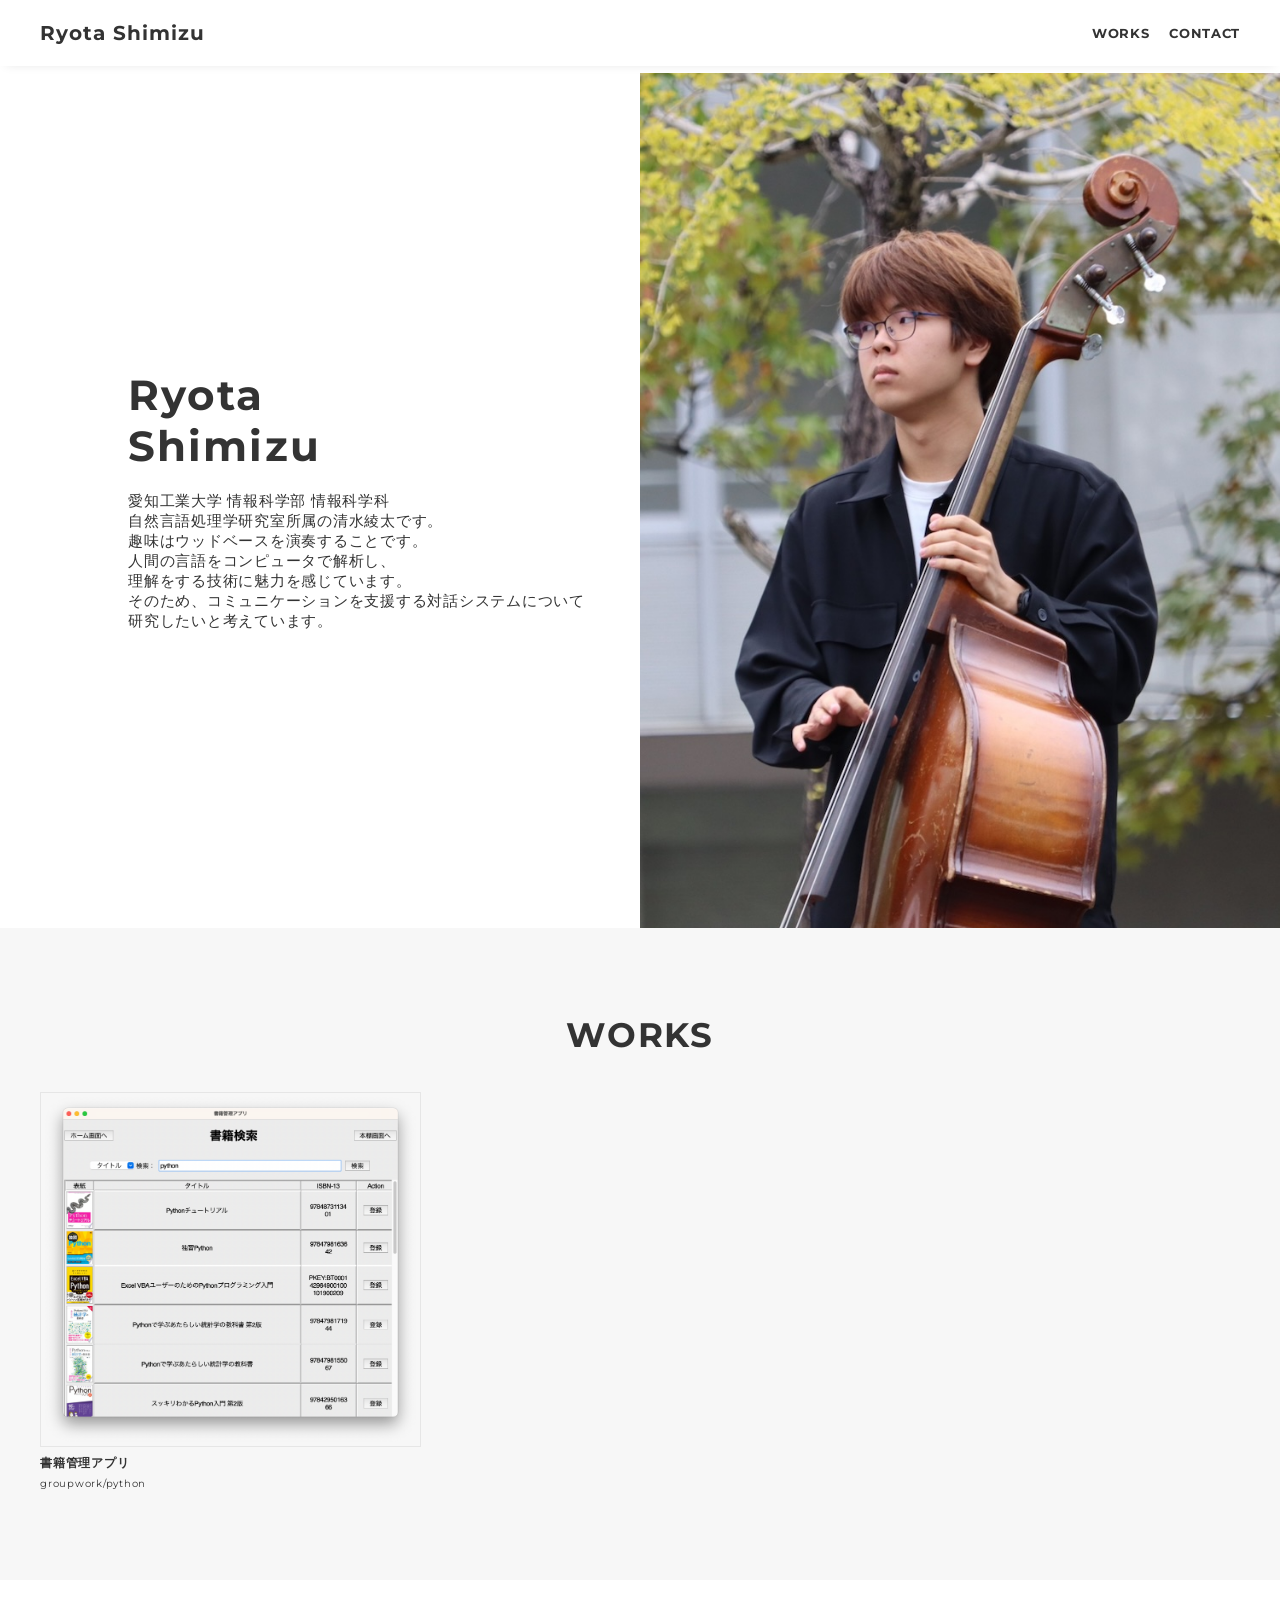
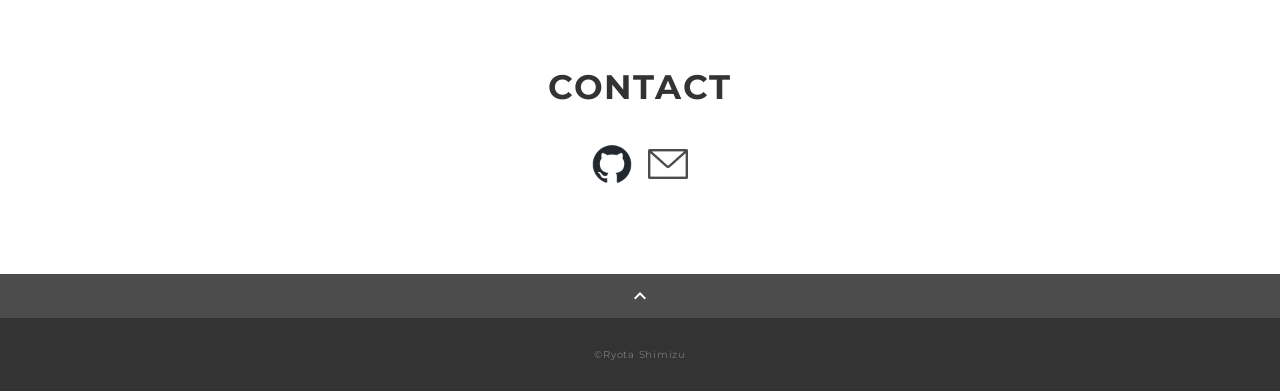
==== index.html @ 63a26424 "Update index.html" ====
<!DOCTYPE html>
<html>

<head>
  <meta charset="utf-8">
  <meta name="viewport" content="width=device-width,initial-scale=1">
  <title>Ryota Shimizu Profile</title>
  <link rel="preconnect" href="https://fonts.gstatic.com">
  <link href="https://fonts.googleapis.com/css2?family=Montserrat:wght@400;700&display=swap" rel="stylesheet">
  <link href="https://fonts.googleapis.com/css?family=Material+Icons+Outlined" rel="stylesheet">
  <link href="css/ress.css" media="all" rel="stylesheet" type="text/css" />
  <link href="css/style.css" media="all" rel="stylesheet" type="text/css" />
  <link rel="shortcut icon" href="img/icon.ico" />
</head>

<body>
  <div class="wrapper">

    <!-- header -->
    <header class="header ">
      <div class="container">
        <h1 class="header-logo">
          <a href=".">Ryota Shimizu</a>
        </h1>
        <nav class="gnav">
          <ul class="gnav-list">
            <li class="gnav-item"><a href="#works">WORKS</a></li>
            <!-- <li class="gnav-item"><a href="#skill">SKILL</a></li> -->
            <li class="gnav-item"><a href="#contact">CONTACT</a></li>
          </ul>
        </nav>
      </div>
    </header>
    <!-- /header -->

    <main class="content">

      <!-- split -->
      <div class="split">
        <div class="split-body">
          <p class="split-title">Ryota<br>Shimizu</p>
          <p class="split-text">
            愛知工業大学 情報科学部 情報科学科<br>
            自然言語処理学研究室所属の清水綾太です。<br>
            趣味はウッドベースを演奏することです。<br>
            人間の言語をコンピュータで解析し、<br>理解をする技術に魅力を感じています。<br>
            そのため、コミュニケーションを支援する対話システムについて<br>研究したいと考えています。
          </p>
        </div>
        <div class="split-img"></div>
      </div>
      <!-- /split -->

      <!-- skill -->
      <!-- <section class="skill section" id="skill">
        <div class="container">
          <h2 class="title">SKILL</h2>
          <div class="skill-list">
            <div class="skill-item">
              <p class="skill-img"><img src="img/icon_skill.png" alt=""></p>
              <div class="skill-body">
                <h3 class="skill-name">HTML5/CSS3</h3>
                <p class="skill-text">
                  テキストが入りますテキストが入りますテキストが入りますテキストが入りますテキストが入りますテキストが入ります。</p>
              </div>
            </div>
            <div class="skill-item">
              <p class="skill-img"><img src="img/icon_skill.png" alt=""></p>
              <div class="skill-body">
                <h3 class="skill-name">WordPress</h3>
                <p class="skill-text">
                  テキストが入りますテキストが入りますテキストが入りますテキストが入りますテキストが入りますテキストが入ります。</p>
              </div>
            </div>
            <div class="skill-item">
              <p class="skill-img"><img src="img/icon_skill.png" alt=""></p>
              <div class="skill-body">
                <h3 class="skill-name">JavaScript</h3>
                <p class="skill-text">
                  テキストが入りますテキストが入りますテキストが入りますテキストが入りますテキストが入りますテキストが入ります。</p>
              </div>
            </div>
            <div class="skill-item">
              <p class="skill-img"><img src="img/icon_skill.png" alt=""></p>
              <div class="skill-body">
                <h3 class="skill-name">Photoshop</h3>
                <p class="skill-text">
                  テキストが入りますテキストが入りますテキストが入りますテキストが入りますテキストが入りますテキストが入ります。</p>
              </div>
            </div>
          </div>
        </div>
      </section> -->
      <!-- /skill -->

      <!-- works -->
      <section class="works section" id="works">
        <div class="container">
          <h2 class="title">WORKS</h2>
          <div class="works-list">
            <a class="works-item" href="works-book_management.html">
              <div class="works-img"><img src="img/BookManagement/searchresult.png" alt="" /></div>
              <p class="works-name">書籍管理アプリ</p>
              <p class="works-info">groupwork/python</p>
            </a>
            <!-- <a class="works-item" href="works-simulated_earthquake.html">
              <div class="works-img"><img src="img/works-dummy-thumb.jpg" alt="" /></div>
              <p class="works-name">作品名が入る</p>
              <p class="works-info">Design / Coding(Responsive) / WordPress</p>
            </a> -->
            <!-- <a class="works-item" href="works-template.html">
              <div class="works-img"><img src="img/works-dummy-thumb.jpg" alt="" /></div>
              <p class="works-name">作品名が入る</p>
              <p class="works-info">Design</p>
            </a> -->
          </div>
        </div>
      </section>
      <!-- /works -->

      <!-- contact -->
      <section class="contact section" id="contact">
        <div class="container">
          <h2 class="title">CONTACT</h2>
          <div id="sns-btn">
            <ul>
              <li>
                <a href="https://github.com/mizuryo108" id="GitHub"><img src="img/github.png"></a>
              </li>
              <li>
                <a href="mailto:k22066kk@aitech.ac.jp" id="Mail"><img src="img/mail.png"></a>
              </li>
            </ul>
          </div>
      </section>
      <!-- /contact -->

      <div class="page-top" id="js-page-top">
        <span class="material-icons-outlined">expand_less</span>
      </div>
    </main>

    <!-- footer -->
    <footer class="footer">
      <div class="copyright">&copy;Ryota Shimizu</div>
    </footer>
    <!-- /footer -->

  </div>
  <script src="https://ajax.googleapis.com/ajax/libs/jquery/3.6.0/jquery.min.js"></script>
  <script type='text/javascript' src="js/script.js"></script>
</body>

</html>
---- css/ress.css ----
/*!
 * ress.css • v3.0.1
 * MIT License
 * github.com/filipelinhares/ress
 */

/* # =================================================================
   # Global selectors
   # ================================================================= */

html {
  box-sizing: border-box;
  word-break: normal;
  -moz-tab-size: 4;
  tab-size: 4;

  -webkit-text-size-adjust: 100%; /* Prevent adjustments of font size after orientation changes in iOS */
}

*,
::before,
::after {
  box-sizing: inherit;
  background-repeat: no-repeat; /* Set `background-repeat: no-repeat` to all elements and pseudo elements */
}

::before,
::after {
  vertical-align: inherit;
  text-decoration: inherit; /* Inherit text-decoration and vertical align to ::before and ::after pseudo elements */
}

* {
  margin: 0;
  padding: 0; /* Reset `padding` and `margin` of all elements */
}

/* # =================================================================
   # General elements
   # ================================================================= */

hr {
  overflow: visible; /* Show the overflow in Edge and IE */
  height: 0; /* Add the correct box sizing in Firefox */
}

details,
main {
  display: block; /* Render the `main` element consistently in IE. */
}

summary {
  display: list-item; /* Add the correct display in all browsers */
}

small {
  font-size: 80%; /* Set font-size to 80% in `small` elements */
}

[hidden] {
  display: none; /* Add the correct display in IE */
}

abbr[title] {
  /* Add the correct text decoration in Chrome, Edge, IE, Opera, and Safari */
  text-decoration: underline;
  text-decoration: underline dotted;
  border-bottom: none; /* Remove the bottom border in Chrome 57 */
}

a {
  background-color: transparent; /* Remove the gray background on active links in IE 10 */
}

a:active,
a:hover {
  outline-width: 0; /* Remove the outline when hovering in all browsers */
}

code,
kbd,
pre,
samp {
  font-family: monospace, monospace; /* Specify the font family of code elements */
}

pre {
  font-size: 1em; /* Correct the odd `em` font sizing in all browsers */
}

b,
strong {
  font-weight: bolder; /* Add the correct font weight in Chrome, Edge, and Safari */
}

/* https://gist.github.com/unruthless/413930 */
sub,
sup {
  position: relative;
  font-size: 75%;
  line-height: 0;
  vertical-align: baseline;
}

sub {
  bottom: -.25em;
}

sup {
  top: -.5em;
}

/* # =================================================================
   # Forms
   # ================================================================= */

input {
  border-radius: 0;
}

/* Replace pointer cursor in disabled elements */
[disabled] {
  cursor: default;
}

[type="number"]::-webkit-container-spin-button,
[type="number"]::-webkit-outer-spin-button {
  height: auto; /* Correct the cursor style of increment and decrement buttons in Chrome */
}

[type="search"] {
  outline-offset: -2px; /* Correct the outline style in Safari */

  -webkit-appearance: textfield; /* Correct the odd appearance in Chrome and Safari */
}

[type="search"]::-webkit-search-decoration {
  -webkit-appearance: none; /* Remove the container padding in Chrome and Safari on macOS */
}

textarea {
  overflow: auto; /* Internet Explorer 11+ */
  resize: vertical; /* Specify textarea resizability */
}

button,
input,
optgroup,
select,
textarea {
  font: inherit; /* Specify font inheritance of form elements */
}

optgroup {
  font-weight: bold; /* Restore the font weight unset by the previous rule */
}

button {
  overflow: visible; /* Address `overflow` set to `hidden` in IE 8/9/10/11 */
}

button,
select {
  text-transform: none; /* Firefox 40+, Internet Explorer 11- */
}

/* Apply cursor pointer to button elements */
button,
[type="button"],
[type="reset"],
[type="submit"],
[role="button"] {
  cursor: pointer;
  color: inherit;
}

/* Remove container padding and border in Firefox 4+ */
button::-moz-focus-container,
[type="button"]::-moz-focus-container,
[type="reset"]::-moz-focus-container,
[type="submit"]::-moz-focus-container {
  padding: 0;
  border-style: none;
}

/* Replace focus style removed in the border reset above */
button:-moz-focusring,
[type="button"]::-moz-focus-container,
[type="reset"]::-moz-focus-container,
[type="submit"]::-moz-focus-container {
  outline: 1px dotted ButtonText;
}

button,
html [type="button"],
/* Prevent a WebKit bug where (2) destroys native `audio` and `video`controls in Android 4 */
[type="reset"],
[type="submit"] {
  -webkit-appearance: button; /* Correct the inability to style clickable types in iOS */
}

/* Remove the default button styling in all browsers */
button,
input,
select,
textarea {
  border-style: none;
  background-color: transparent;
}

/* Style select like a standard input */
select {
  -webkit-appearance: none; /* Chrome 41+ */
  -moz-appearance: none; /* Firefox 36+ */
}

select::-ms-expand {
  display: none; /* Internet Explorer 11+ */
}

select::-ms-value {
  color: currentColor; /* Internet Explorer 11+ */
}

legend {
  display: table; /* Correct the text wrapping in Edge and IE */
  max-width: 100%; /* Correct the text wrapping in Edge and IE */
  max-width: 100%; /* Correct the text wrapping in Edge 18- and IE */
  white-space: normal; /* Correct the text wrapping in Edge and IE */
  color: inherit; /* Correct the color inheritance from `fieldset` elements in IE */
  border: 0; /* Correct `color` not being inherited in IE 8/9/10/11 */
}

::-webkit-file-upload-button {
  font: inherit; /* Change font properties to `inherit` in Chrome and Safari */
  color: inherit;
  /* Correct the inability to style clickable types in iOS and Safari */

  -webkit-appearance: button;
}

/* # =================================================================
   # Specify media element style
   # ================================================================= */

img {
  border-style: none; /* Remove border when inside `a` element in IE 8/9/10 */
}

/* Add the correct vertical alignment in Chrome, Firefox, and Opera */
progress {
  vertical-align: baseline;
}

/* # =================================================================
   # Accessibility
   # ================================================================= */

/* Hide content from screens but not screenreaders */
@media screen {
  [hidden~="screen"] {
    display: inherit;
  }
  [hidden~="screen"]:not(:active):not(:focus):not(:target) {
    position: absolute !important;
    clip: rect(0 0 0 0) !important;
  }
}

/* Specify the progress cursor of updating elements */
[aria-busy="true"] {
  cursor: progress;
}

/* Specify the pointer cursor of trigger elements */
[aria-controls] {
  cursor: pointer;
}

/* Specify the unstyled cursor of disabled, not-editable, or otherwise inoperable elements */
[aria-disabled] {
  cursor: default;
}
---- css/style.css ----
body {
  font-family: "Montserrat", "Helvetica Neue", Arial, "Hiragino Kaku Gothic ProN", "Hiragino Sans", Meiryo, sans-serif;
  font-size: 15px;
  letter-spacing: .05em;
  color: #333;
}

a {
  transition: opacity .3s;
  text-decoration: none;
  color: #1ca9e3;
}

img {
  max-width: 100%;
  height: auto;
  vertical-align: bottom;
  border-style: none;
}



.pc-only {
  display: block;
}

.sp-only {
  display: none;
}

ul {
  padding-left: 0;
}

li {
  list-style: none;
}

/*--------------------------------
 レイアウト
---------------------------------*/
.wrapper {
  padding-top: 73px;
}

.section {
  padding: 90px 0;
}

.section:nth-of-type(odd) {
  background-color: #f7f7f7;
}

.container {
  max-width: 1340px;
  margin: 0 auto;
  padding: 0 40px;
}

/*--------------------------------
 見出し
---------------------------------*/
.title {
  font-size: 34px;
  font-weight: bold;
  line-height: 1;
  margin-bottom: 40px;
  text-align: center;
  letter-spacing: .05em;
  color: #333;
}

.lead {
  font-size: 16px;
  line-height: 1.8;
  margin-bottom: 30px;
}

/*--------------------------------
ヘッダー
---------------------------------*/
.header {
  position: fixed;
  top: 0;
  z-index: 1;
  width: 100%;
  background-color: #fff;
  box-shadow: 0 5px 10px -6px rgba(0, 0, 0, .1);
}

.header .container {
  display: flex;
  align-items: center;
  justify-content: space-between;
  padding: 20px 40px;
}

.header-logo {
  font-size: 20px;
  font-weight: bold;
  line-height: 1.2;
  margin-right: 20px;
  letter-spacing: .05em;
}

.header-logo a {
  color: #333;
}

.gnav-list {
  display: flex;
  justify-content: space-between;
  list-style: none;
}

.gnav-item:not(:last-child) {
  margin-right: 20px;
}

.gnav-item a {
  position: relative;
  font-size: 13px;
  font-weight: bold;
  display: inline-block;
  padding: 5px 0;
  transition: .3s;
  letter-spacing: .05em;
  color: #333;
}

.gnav-item a:after {
  position: absolute;
  bottom: 0;
  left: 50%;
  width: 0;
  height: 3px;
  content: "";
  transition: .3s;
  -webkit-transform: translateX(-50%);
  transform: translateX(-50%);
  background-color: #333;
}

.gnav-item a:hover:after {
  width: 100%;
}

/*--------------------------------
 スプリットスクリーン
---------------------------------*/
.split {
  display: flex;
  align-items: center;
  flex-wrap: wrap;
  justify-content: space-between;
}

.split-body {
  width: 50%;
  padding-right: 3%;
  padding-left: 10%;
}

.split-img {
  width: 50%;
  height: 95vh;
  background-image: url(../img/sp_mv.jpg);
  background-repeat: no-repeat;
  background-position: center center;
  background-size: cover;
}

.split-title {
  font-size: 42px;
  font-weight: bold;
  line-height: 1.2;
  margin-bottom: 20px;
  letter-spacing: .05em;
}

/*--------------------------------
 Works
---------------------------------*/
.works-list {
  display: flex;
  flex-wrap: wrap;
  margin-bottom: -40px;
}

.works-item {
  width: 31.74603%;
  margin-right: 1.58730%;
  margin-bottom: 40px;
  color: #333;
}

.works-item:hover {
  opacity: .9;
}

.works-item:nth-of-type(3n) {
  margin-right: 0;
}

.works-img img {
  border: 1px solid #e6e6e6;
}

.works-name {
  font-size: 12px;
  font-weight: bold;
  margin-top: 8px;
}

.works-info {
  font-size: 10px;
  margin-top: 5px;
}

/*--------------------------------
 Skill
---------------------------------*/
.skill-list {
  display: flex;
  flex-wrap: wrap;
  justify-content: space-between;
  margin-bottom: -50px;
}

.skill-item {
  display: flex;
  align-items: flex-start;
  justify-content: space-between;
  width: 48%;
  margin-bottom: 50px;
}

.skill-img {
  width: 60px;
  height: auto;
  margin-right: 20px;
}

.skill-body {
  flex: 1;
}

.skill-name {
  margin-bottom: 10px;
}

.skill-text {
  font-size: 14px;
  line-height: 1.8;
}

/*--------------------------------
 Contact
---------------------------------*/
.contact {
  text-align: center;
}

.contact-item:not(:last-child) {
  margin-right: 10px;
}

#sns-btn ul {
  text-align: center;
  display: flex;
  justify-content: center;
  /* margin: 50px 40px 50px 0px; */
}

#sns-btn li {
  list-style: none;
  width: 40px;
  margin-left: 8px;
  margin-right: 8px;
}

/*--------------------------------
 ページトップ
---------------------------------*/
.page-top {
  font-weight: bold;
  padding: 10px;
  cursor: pointer;
  text-align: center;
  background-color: #4c4c4c;
}

.page-top .material-icons-outlined {
  vertical-align: bottom;
  color: #fff;
}

/*--------------------------------
 フッター
---------------------------------*/
.footer {
  padding: 30px;
  background-color: #333;
}

.copyright {
  font-size: 10px;
  text-align: center;
  color: #797979;
}

/*--------------------------------
 下層：Worksページ
---------------------------------*/
.article {
  padding: 80px 0;
}

.article-container {
  max-width: 1040px;
  margin: 0 auto;
  padding: 0 20px;
}

.article-img {
  text-align: center;
}

.article-title {
  margin-bottom: 30px;
  text-align: center;
}

.article-body {
  max-width: 720px;
  margin: 0 auto;
  margin-bottom: 80px;
}

.article-body h3 {
  position: relative;
  font-size: 18px;
  margin-bottom: 5px;
  padding-left: 1em;
}

.article-body h3:not(:first-child) {
  margin-top: 50px;
}

.article-body h3::before {
  position: absolute;
  top: 0;
  left: 0;
  width: 4px;
  height: 100%;
  content: "";
  border-radius: 3px;
  background-color: #333;
}

.article-body p {
  font-size: 15px;
  line-height: 1.8;
  margin-bottom: 30px;
}

.home-link {
  text-align: center;
}

/*media Queries 767
----------------------------------------------------*/
@media screen and (max-width: 767px) {
  body {
    font-size: 14px;
  }

  .pc-only {
    display: none;
  }

  .sp-only {
    display: block;
  }

  /* 見出し */
  .title {
    font-size: 26px;
    margin-bottom: 20px;
  }

  .lead {
    font-size: 14px;
    line-height: 1.7;
    margin-bottom: 20px;
  }

  /* レイアウト */
  .wrapper {
    padding-top: 57px;
  }

  .section {
    padding: 60px 0;
  }

  .container {
    padding: 0 20px;
  }

  /* ヘッダー */
  .header .container {
    padding: 15px;
  }

  .header-logo {
    font-size: 15px;
    margin-right: 15px;
  }

  .gnav-item:not(:last-child) {
    margin-right: 10px;
  }

  .gnav-item a {
    font-size: 10px;
  }

  .gnav-item a:after {
    display: none;
  }

  /* スプリットスクリーン */
  .split {
    flex-direction: column-reverse;
  }

  .split-body {
    width: 100%;
    padding-right: 3%;
    padding-left: 8%;
  }

  .split-img {
    width: 100%;
    height: 67vh;
    margin-bottom: 20px;
    background-image: url(../img/sp_mv.jpg);
  }

  .split-title {
    font-size: 32px;
  }

  /* Works */
  .works-name {
    font-size: 12px;
  }

  .works-info {
    margin-top: 3px;
  }

  .works-list {
    justify-content: space-between;
  }

  .works-item {
    flex: 0 0 48%;
    margin-right: 0;
    margin-bottom: 30px;
  }

  /* Skill */
  .skill-list {
    display: block;
    margin-bottom: 0;
  }

  .skill-item {
    width: 100%;
    margin-bottom: 35px;
  }

  .skill-item:last-child {
    margin-bottom: 0;
  }

  .skill-name {
    margin-bottom: 5px;
  }

  .skill-text {
    font-size: 13px;
    line-height: 1.7;
  }

  /* フッター */
  .footer {
    padding: 20px;
  }

  /* 下層ページ */
  .article {
    padding: 50px 0;
  }

  .article-body h3 {
    font-size: 16px;
    padding-left: .8em;
  }

  .article-body h3:not(:first-child) {
    margin-top: 30px;
  }

  .article-body p {
    font-size: 14px;
    line-height: 1.7;
    margin-bottom: 20px;
  }
}
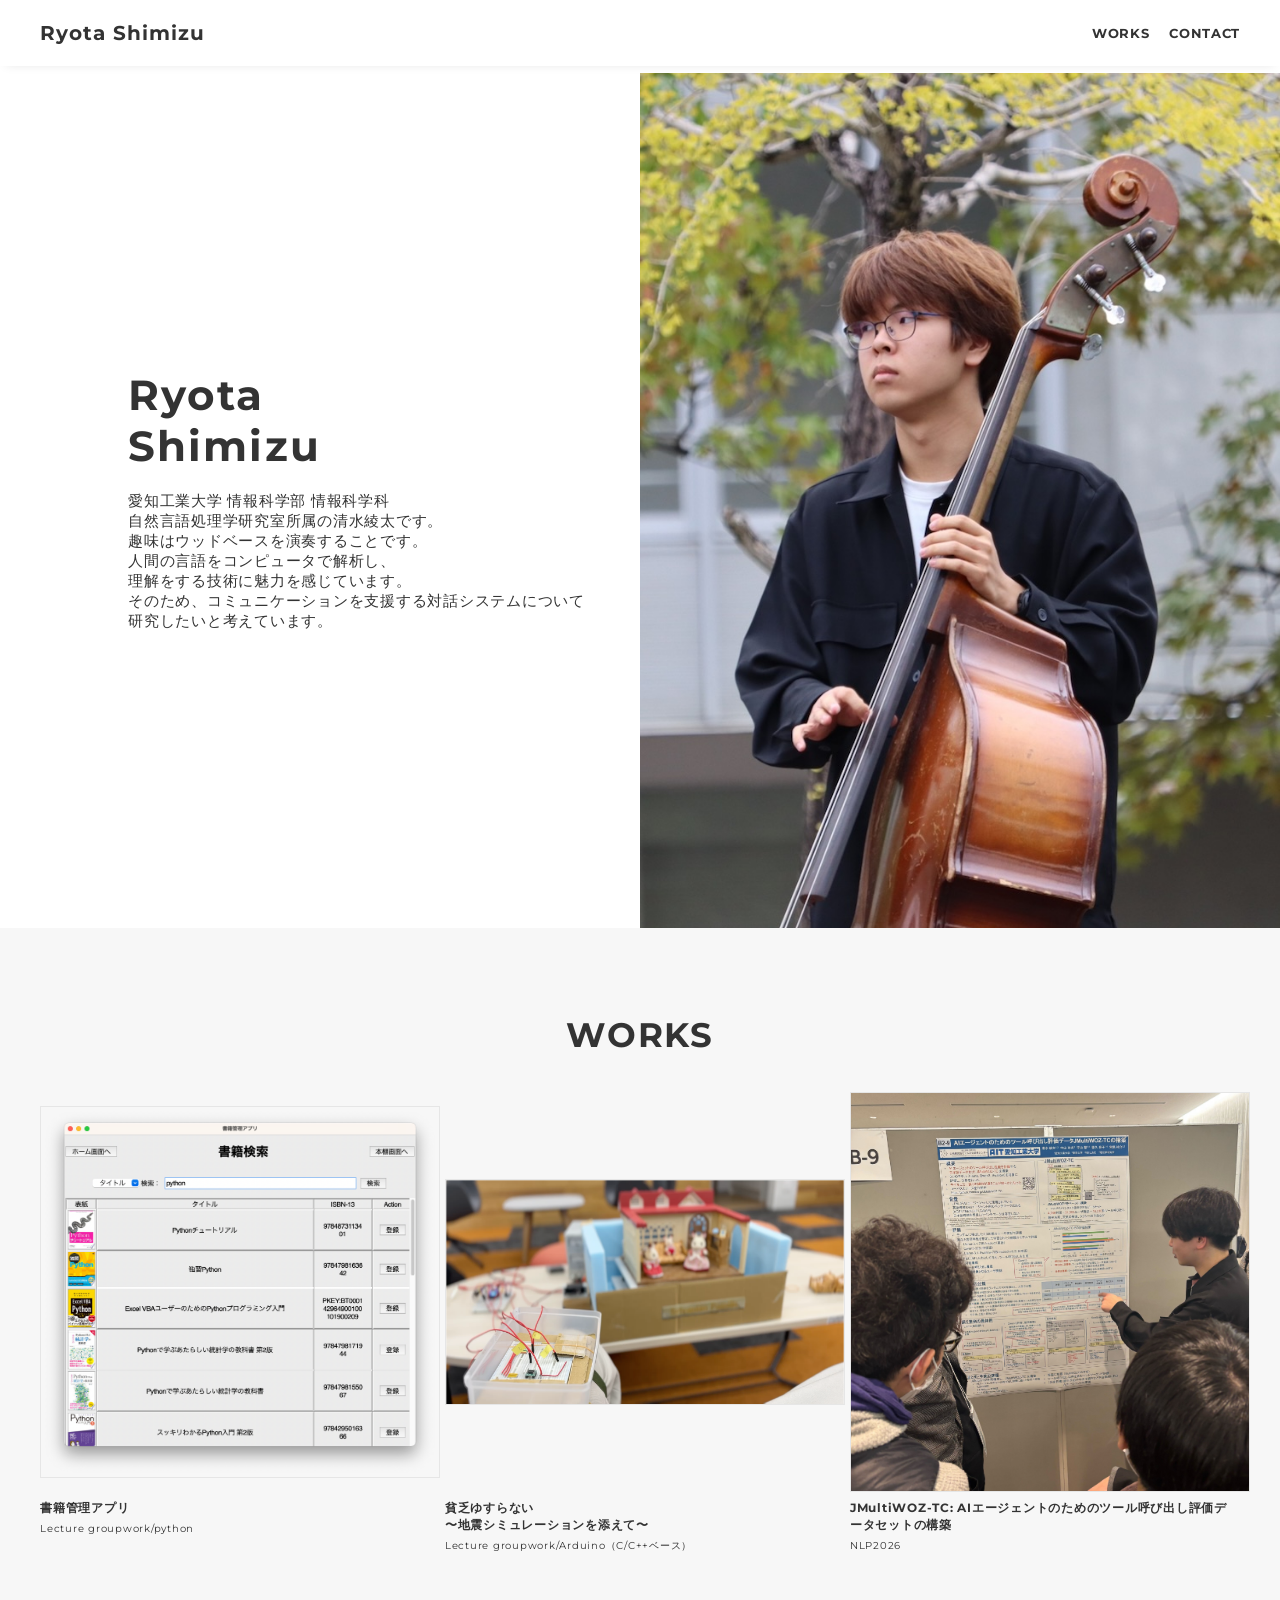
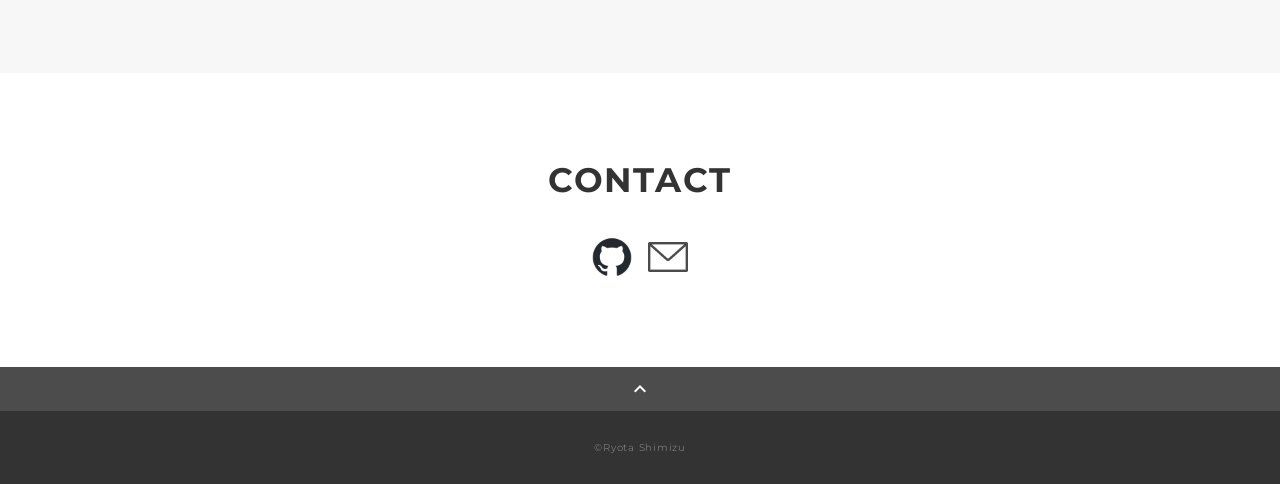
==== commit 42afbf90: "add NLP and Earthquake-demo" ====
--- a/index.html
+++ b/index.html
@@ -99,20 +99,29 @@
           <h2 class="title">WORKS</h2>
           <div class="works-list">
             <a class="works-item" href="works-book_management.html">
-              <div class="works-img"><img src="img/BookManagement/searchresult.png" alt="" /></div>
+              <div class="works-img"
+                style="width: 400px; height: 400px; display: flex; align-items: center; justify-content: center;"><img
+                  src="img/BookManagement/searchresult.png" alt=""
+                  style="max-width: 100%; max-height: 100%; object-fit: contain;" /></div>
               <p class="works-name">書籍管理アプリ</p>
-              <p class="works-info">groupwork/python</p>
+              <p class="works-info">Lecture groupwork/python</p>
             </a>
-            <!-- <a class="works-item" href="works-simulated_earthquake.html">
-              <div class="works-img"><img src="img/works-dummy-thumb.jpg" alt="" /></div>
-              <p class="works-name">作品名が入る</p>
-              <p class="works-info">Design / Coding(Responsive) / WordPress</p>
-            </a> -->
-            <!-- <a class="works-item" href="works-template.html">
-              <div class="works-img"><img src="img/works-dummy-thumb.jpg" alt="" /></div>
-              <p class="works-name">作品名が入る</p>
-              <p class="works-info">Design</p>
-            </a> -->
+            <a class="works-item" href="works-simulated_earthquake.html">
+              <div class="works-img"
+                style="width: 400px; height: 400px; display: flex; align-items: center; justify-content: center;"><img
+                  src="img/SimulatedEarthquake/sample.png" alt=""
+                  style="max-width: 100%; max-height: 100%; object-fit: contain;" /></div>
+              <p class="works-name">貧乏ゆすらない<br>〜地震シミュレーションを添えて〜</p>
+              <p class="works-info">Lecture groupwork/Arduino（C/C++ベース）</p>
+            </a>
+            <a class="works-item" href="works-NLP2026.html">
+              <div class="works-img"
+                style="width: 400px; height: 400px; display: flex; align-items: center; justify-content: center;"><img
+                  src="img/NLP2026/poster-icon.jpg" alt=""
+                  style="max-width: 100%; max-height: 100%; object-fit: contain;" /></div>
+              <p class="works-name">JMultiWOZ-TC: AIエージェントのためのツール呼び出し評価データセットの構築</p>
+              <p class="works-info">NLP2026</p>
+            </a>
           </div>
         </div>
       </section>
--- a/css/style.css
+++ b/css/style.css
@@ -189,8 +189,8 @@
 
 .works-item {
   width: 31.74603%;
-  margin-right: 1.58730%;
-  margin-bottom: 40px;
+  margin-right: 2%;
+  margin-bottom: 70px;
   color: #333;
 }
 
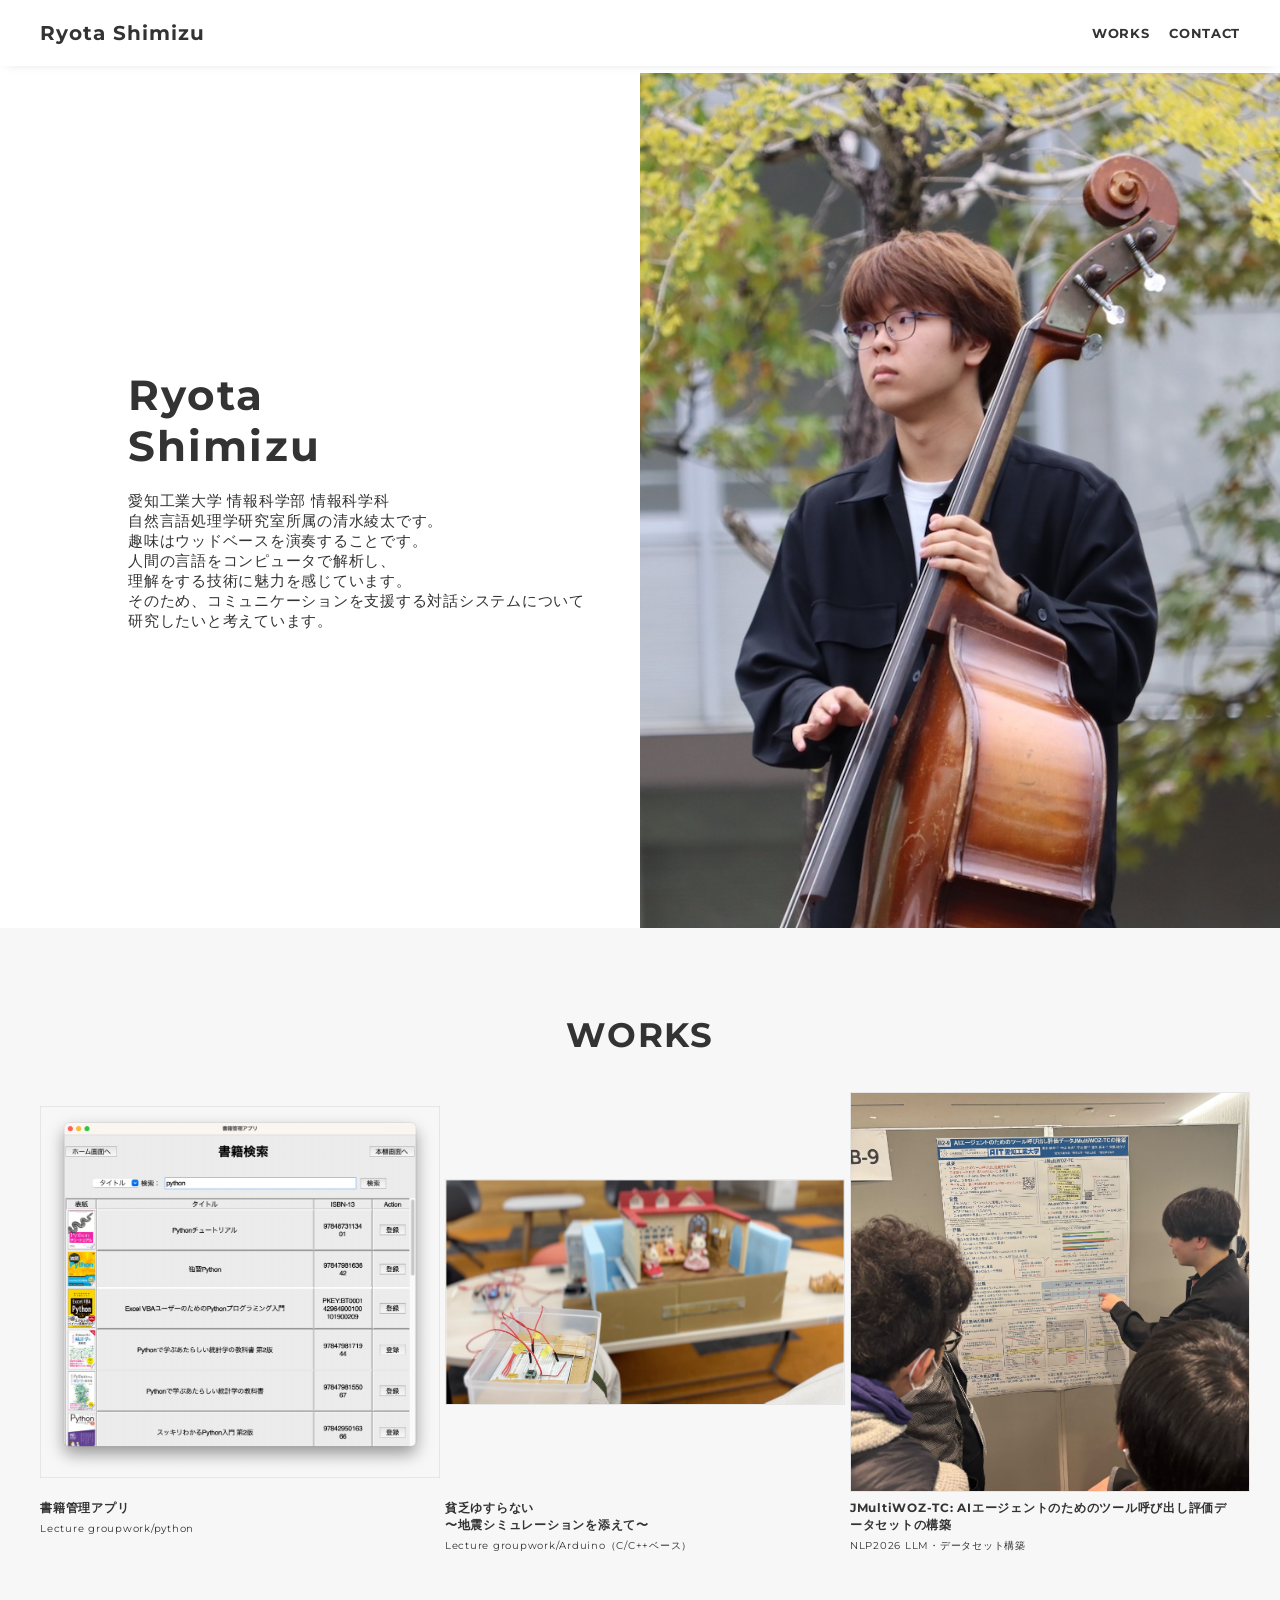
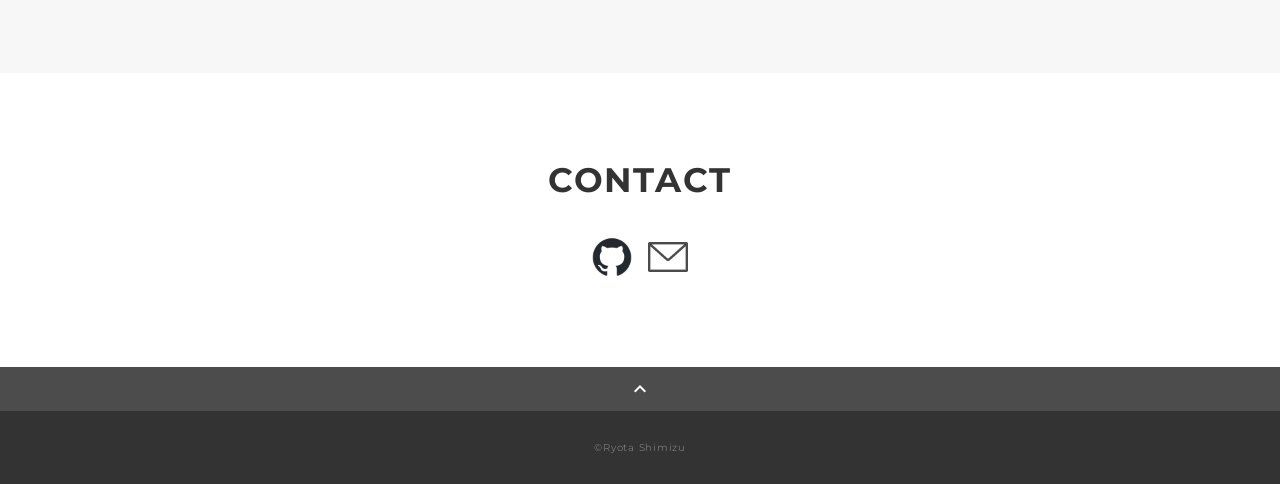
==== commit 9ce4d916: "Update index.html" ====
--- a/index.html
+++ b/index.html
@@ -120,7 +120,7 @@
                   src="img/NLP2026/poster-icon.jpg" alt=""
                   style="max-width: 100%; max-height: 100%; object-fit: contain;" /></div>
               <p class="works-name">JMultiWOZ-TC: AIエージェントのためのツール呼び出し評価データセットの構築</p>
-              <p class="works-info">NLP2026</p>
+              <p class="works-info">NLP2026 LLM・データセット構築</p>
             </a>
           </div>
         </div>
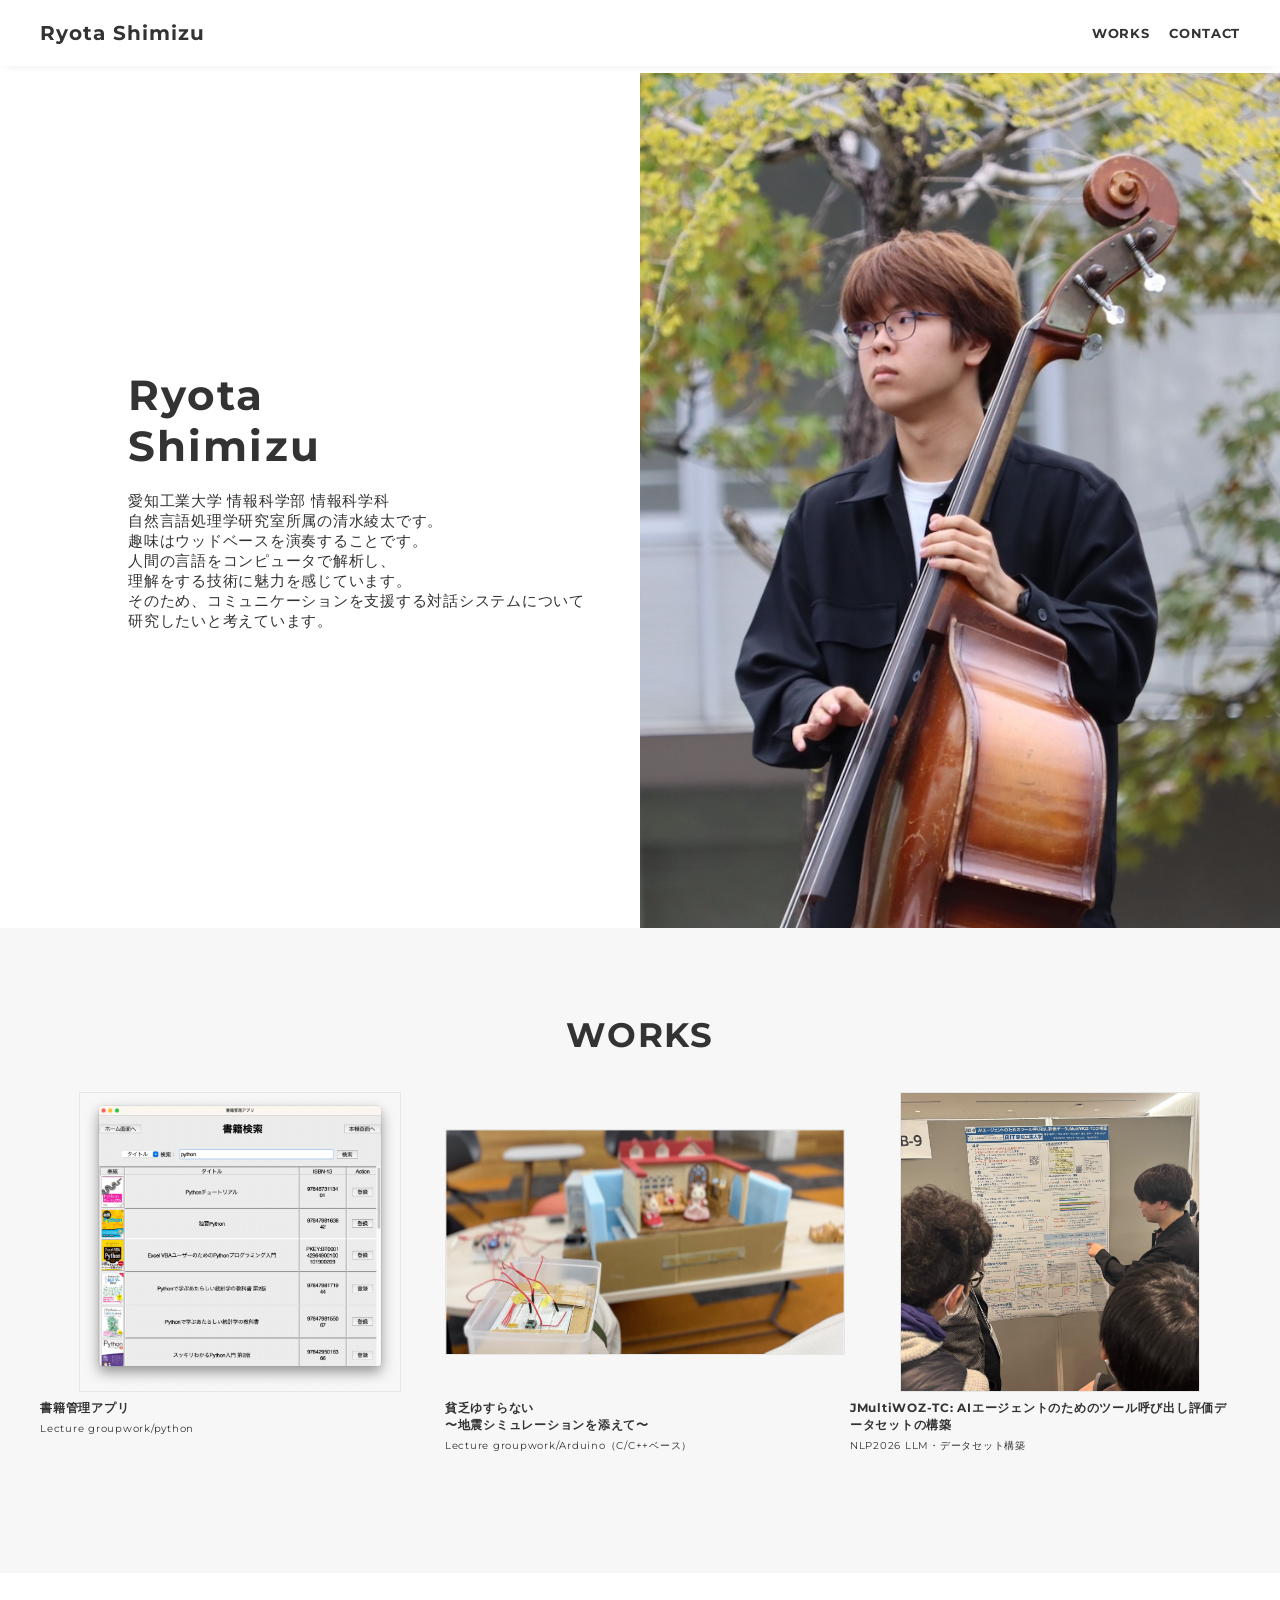
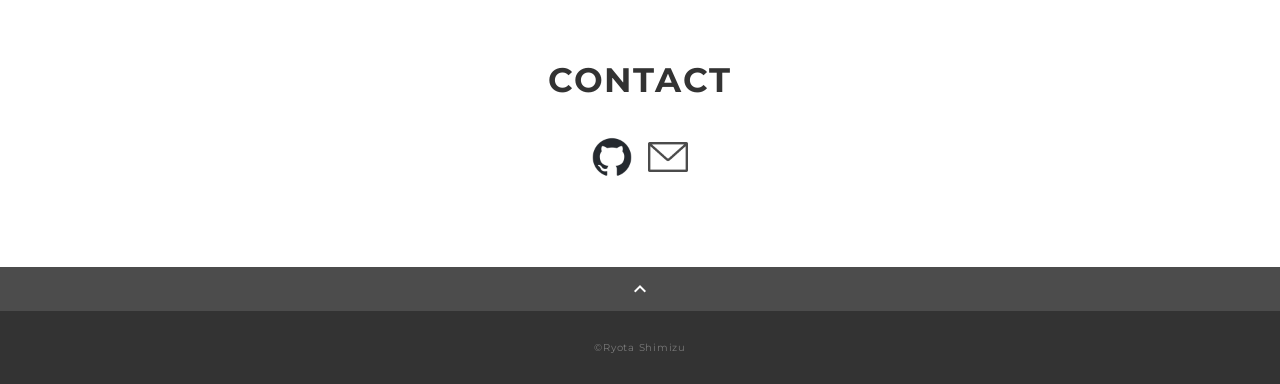
==== commit dc39ad51: "Update index.html" ====
--- a/index.html
+++ b/index.html
@@ -100,7 +100,7 @@
           <div class="works-list">
             <a class="works-item" href="works-book_management.html">
               <div class="works-img"
-                style="width: 400px; height: 400px; display: flex; align-items: center; justify-content: center;"><img
+                style="width: 400px; height: 300px; display: flex; align-items: center; justify-content: center;"><img
                   src="img/BookManagement/searchresult.png" alt=""
                   style="max-width: 100%; max-height: 100%; object-fit: contain;" /></div>
               <p class="works-name">書籍管理アプリ</p>
@@ -108,7 +108,7 @@
             </a>
             <a class="works-item" href="works-simulated_earthquake.html">
               <div class="works-img"
-                style="width: 400px; height: 400px; display: flex; align-items: center; justify-content: center;"><img
+                style="width: 400px; height: 300px; display: flex; align-items: center; justify-content: center;"><img
                   src="img/SimulatedEarthquake/sample.png" alt=""
                   style="max-width: 100%; max-height: 100%; object-fit: contain;" /></div>
               <p class="works-name">貧乏ゆすらない<br>〜地震シミュレーションを添えて〜</p>
@@ -116,7 +116,7 @@
             </a>
             <a class="works-item" href="works-NLP2026.html">
               <div class="works-img"
-                style="width: 400px; height: 400px; display: flex; align-items: center; justify-content: center;"><img
+                style="width: 400px; height: 300px; display: flex; align-items: center; justify-content: center;"><img
                   src="img/NLP2026/poster-icon.jpg" alt=""
                   style="max-width: 100%; max-height: 100%; object-fit: contain;" /></div>
               <p class="works-name">JMultiWOZ-TC: AIエージェントのためのツール呼び出し評価データセットの構築</p>
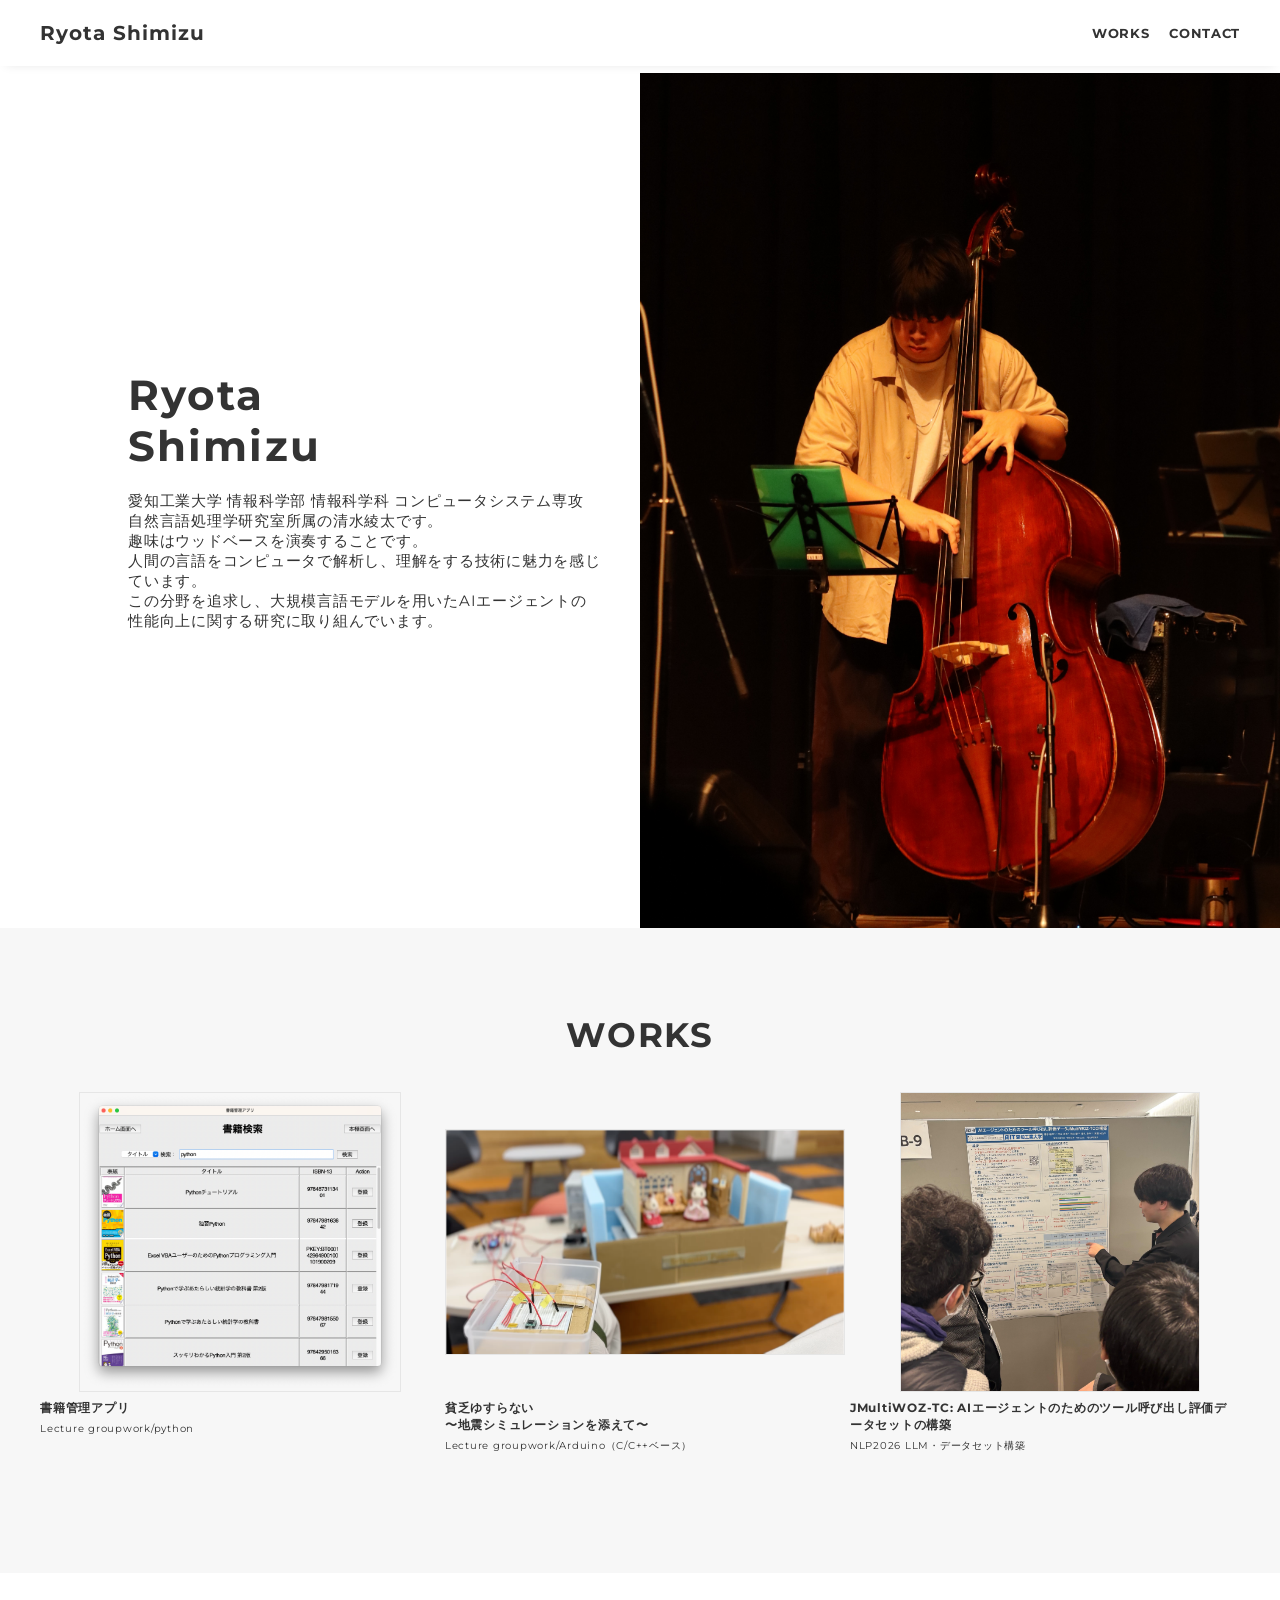
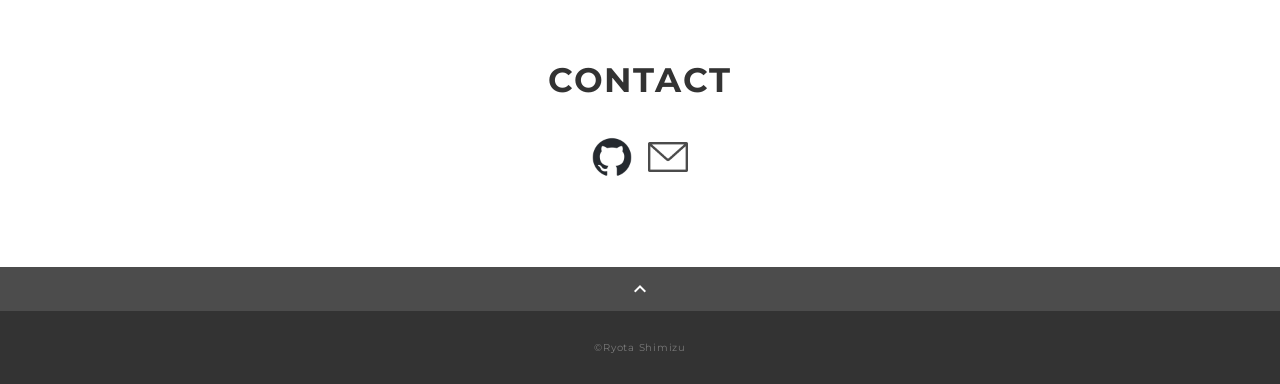
==== commit 6b2e6dfd: "update main-picture" ====
--- a/index.html
+++ b/index.html
@@ -40,11 +40,12 @@
         <div class="split-body">
           <p class="split-title">Ryota<br>Shimizu</p>
           <p class="split-text">
-            愛知工業大学 情報科学部 情報科学科<br>
+            <!-- 愛知工業大学院 経営情報科学研究科 経営情報科学専攻 博士前期課程<br> -->
+            愛知工業大学 情報科学部 情報科学科 コンピュータシステム専攻<br>
             自然言語処理学研究室所属の清水綾太です。<br>
             趣味はウッドベースを演奏することです。<br>
-            人間の言語をコンピュータで解析し、<br>理解をする技術に魅力を感じています。<br>
-            そのため、コミュニケーションを支援する対話システムについて<br>研究したいと考えています。
+            人間の言語をコンピュータで解析し、理解をする技術に魅力を感じています。<br>
+            この分野を追求し、大規模言語モデルを用いたAIエージェントの<br>性能向上に関する研究に取り組んでいます。
           </p>
         </div>
         <div class="split-img"></div>
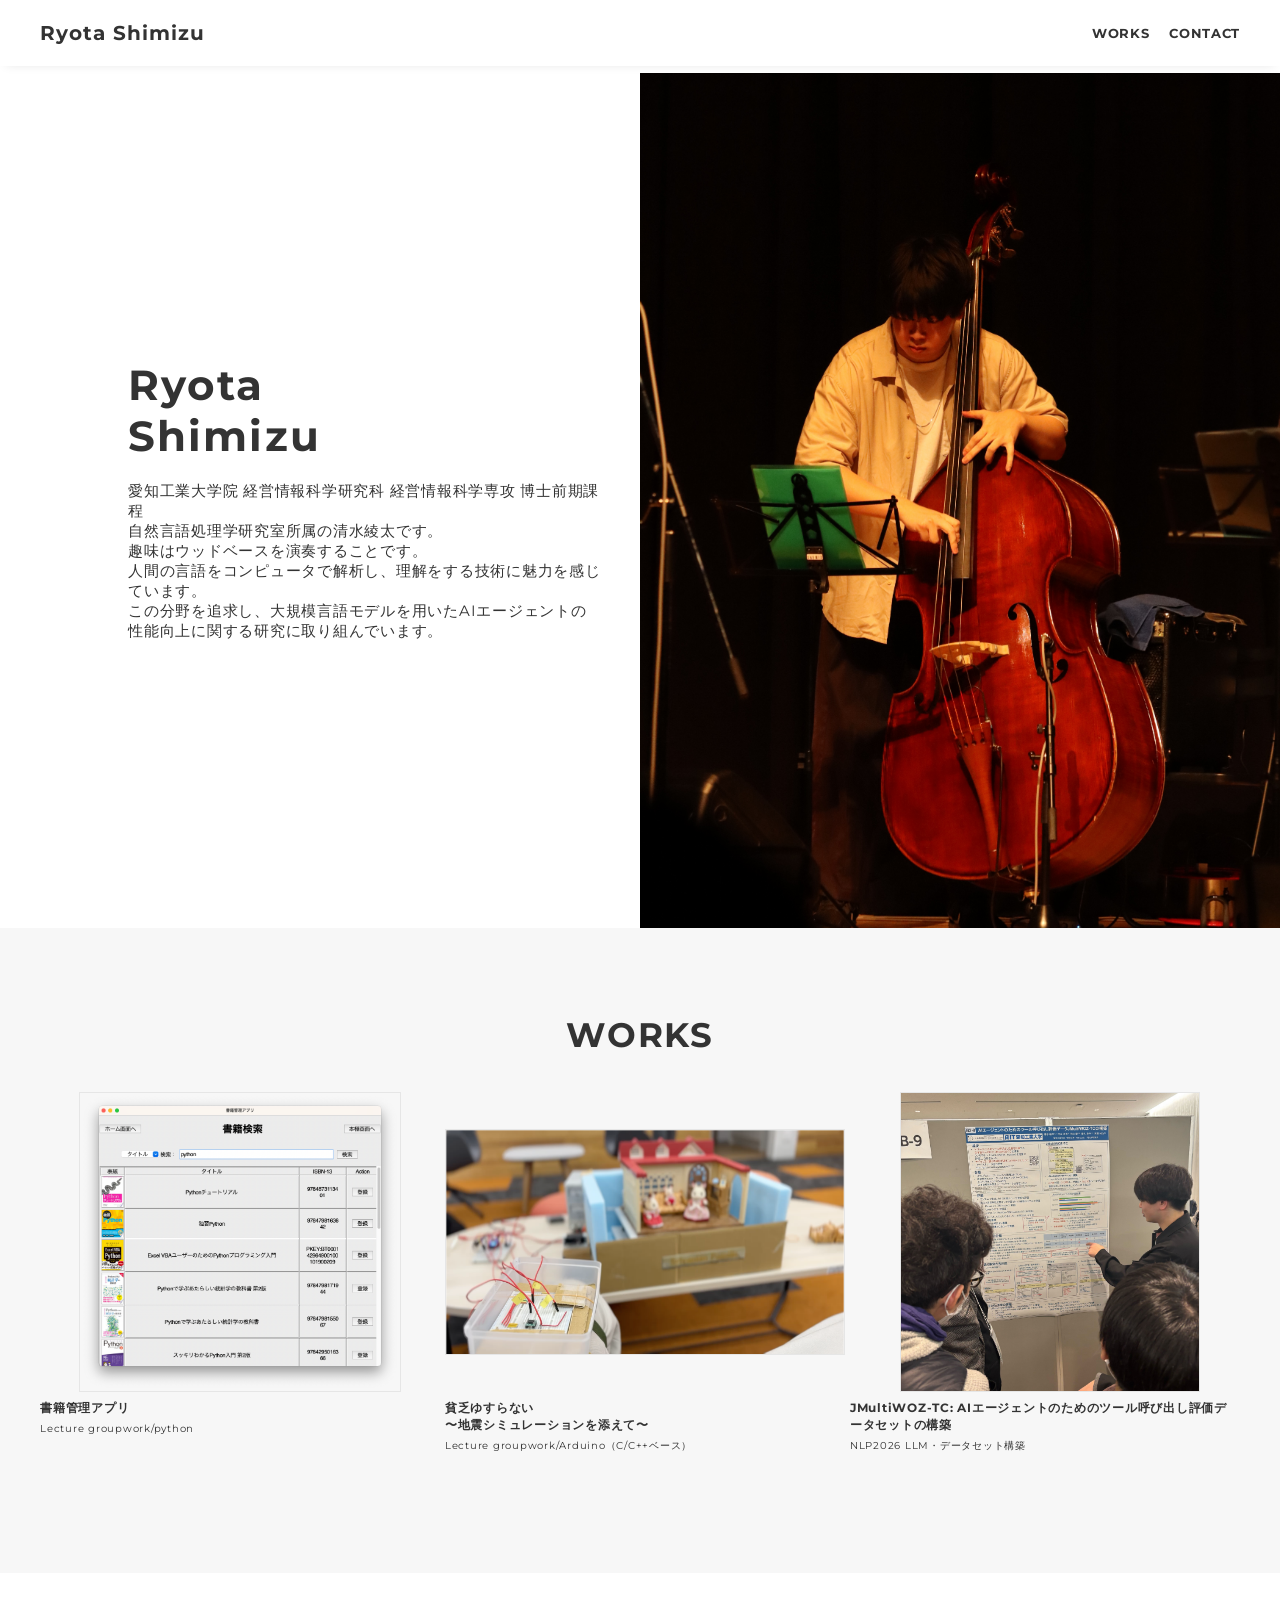
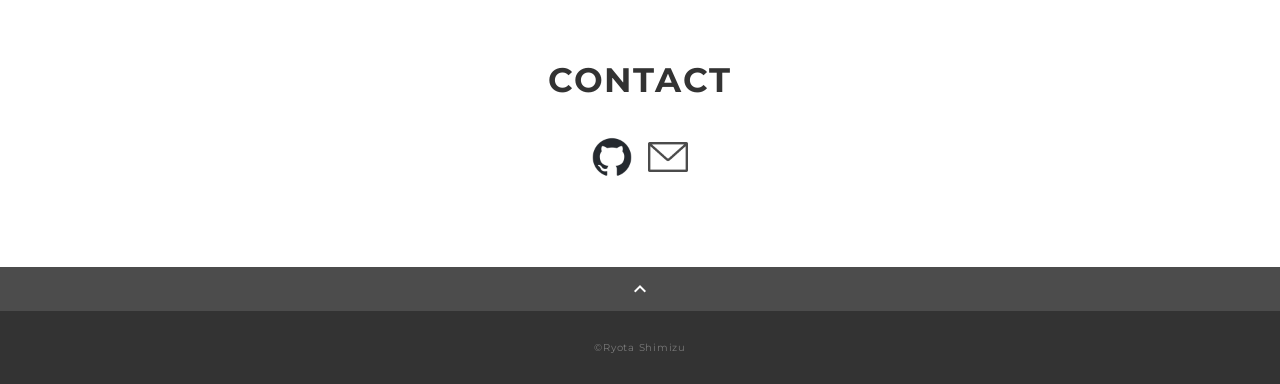
==== commit d77d5376: "modify index.html" ====
--- a/index.html
+++ b/index.html
@@ -40,8 +40,8 @@
         <div class="split-body">
           <p class="split-title">Ryota<br>Shimizu</p>
           <p class="split-text">
-            <!-- 愛知工業大学院 経営情報科学研究科 経営情報科学専攻 博士前期課程<br> -->
-            愛知工業大学 情報科学部 情報科学科 コンピュータシステム専攻<br>
+            愛知工業大学院 経営情報科学研究科 経営情報科学専攻 博士前期課程<br>
+            <!-- 愛知工業大学 情報科学部 情報科学科 コンピュータシステム専攻<br> -->
             自然言語処理学研究室所属の清水綾太です。<br>
             趣味はウッドベースを演奏することです。<br>
             人間の言語をコンピュータで解析し、理解をする技術に魅力を感じています。<br>
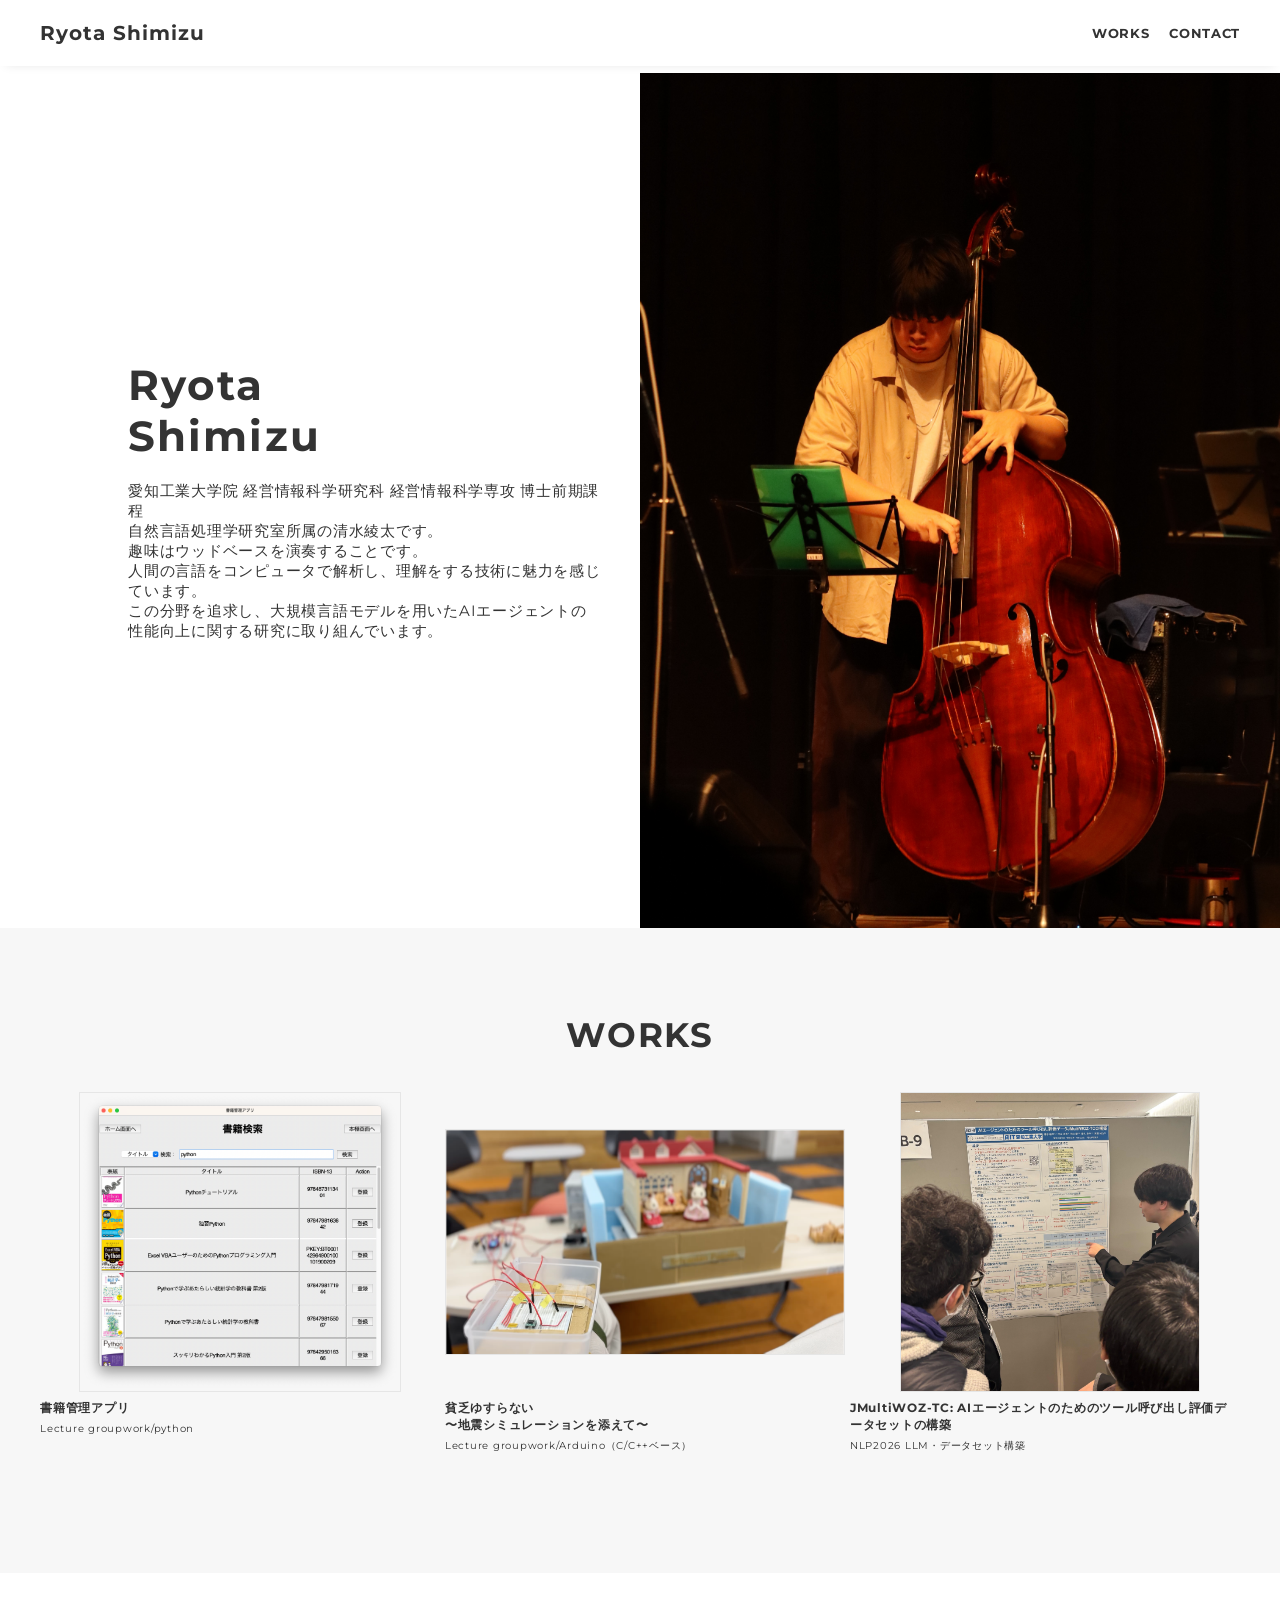
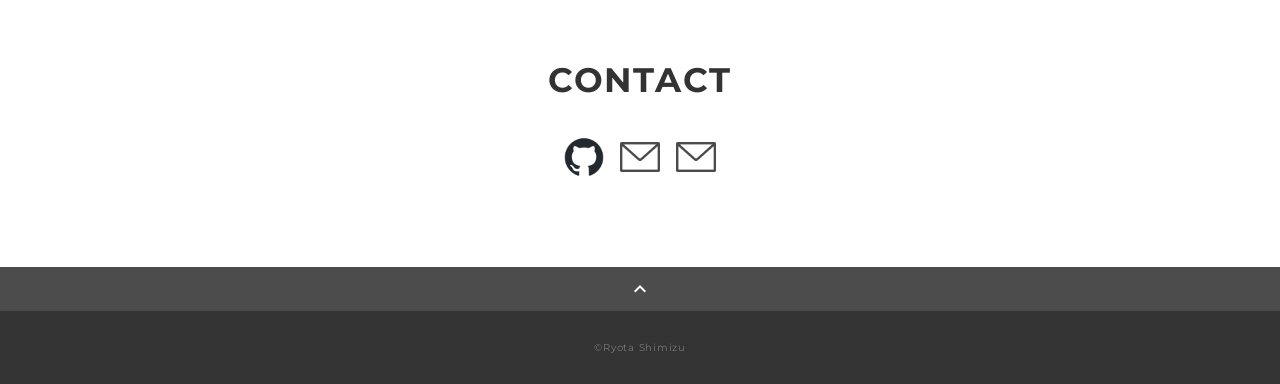
==== commit 62aec93a: "メールアドレスの変更" ====
--- a/index.html
+++ b/index.html
@@ -138,7 +138,10 @@
                 <a href="https://github.com/mizuryo108" id="GitHub"><img src="img/github.png"></a>
               </li>
               <li>
-                <a href="mailto:k22066kk@aitech.ac.jp" id="Mail"><img src="img/mail.png"></a>
+                <a href="mailto:b26720bb@aitech.ac.jp" id="Mail"><img src="img/mail.png"></a>
+              </li>
+              <li>
+                <a href="mailto:b26720bb@aitech.ac.jp" id="Mail"><img src="img/mail.png"></a>
               </li>
             </ul>
           </div>
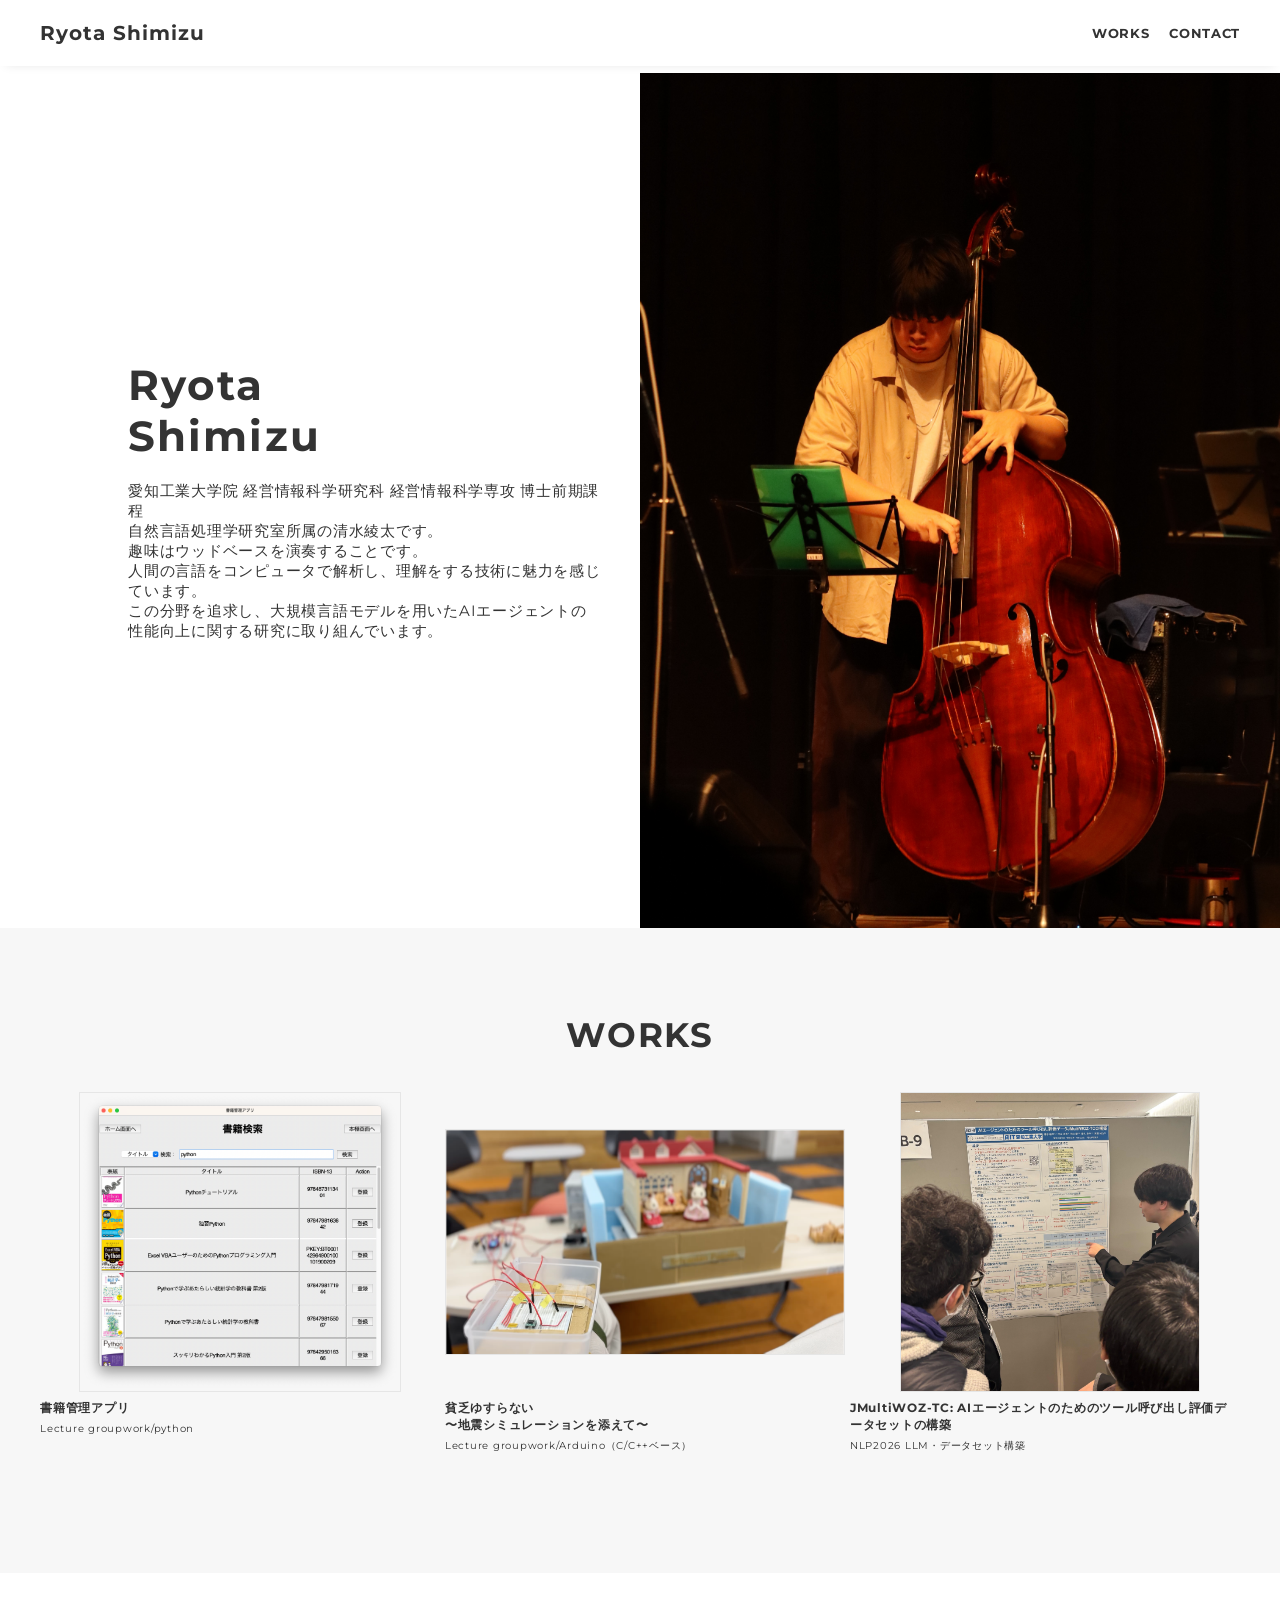
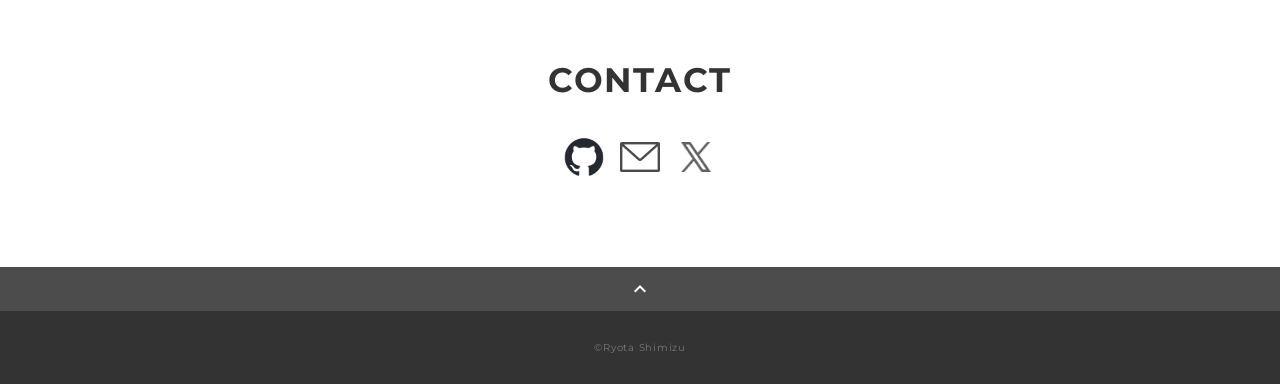
==== commit e88113e4: "X情報の追加" ====
--- a/index.html
+++ b/index.html
@@ -141,7 +141,7 @@
                 <a href="mailto:b26720bb@aitech.ac.jp" id="Mail"><img src="img/mail.png"></a>
               </li>
               <li>
-                <a href="mailto:b26720bb@aitech.ac.jp" id="Mail"><img src="img/mail.png"></a>
+                <a href="https://x.com/Mimizusr108" id="Twitter"><img src="img/twitter.png"></a>
               </li>
             </ul>
           </div>
